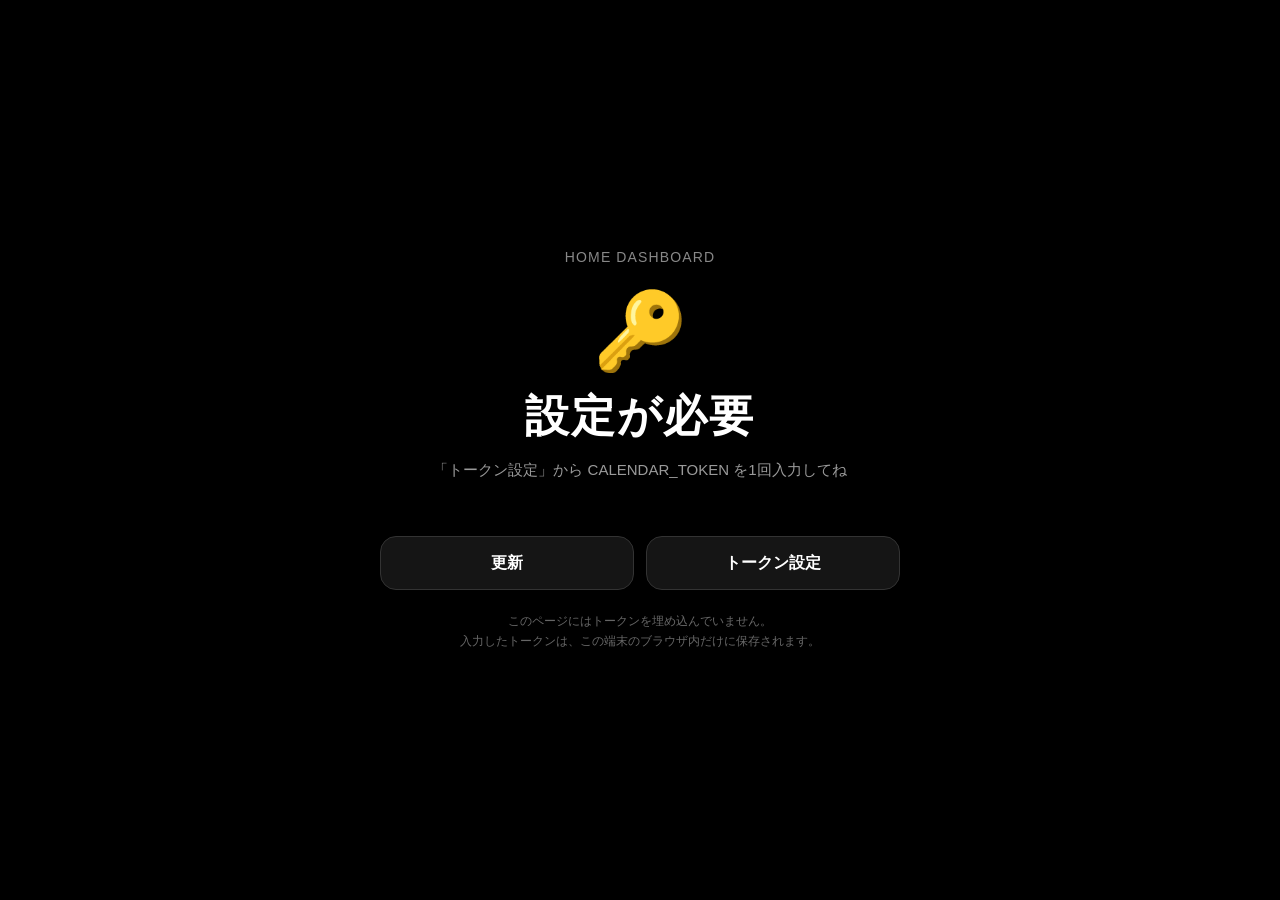
==== presence_status.html @ 66549eca "Add files via upload" ====
<!doctype html>
<html lang="ja">
<head>
<meta charset="utf-8">
<meta name="viewport" content="width=device-width,initial-scale=1,viewport-fit=cover">
<meta name="theme-color" content="#000000">
<title>在宅ステータス</title>
<style>
  *{box-sizing:border-box}
  html,body{margin:0;min-height:100%;background:#000;color:#fff;font-family:-apple-system,BlinkMacSystemFont,"Helvetica Neue",Arial,sans-serif}
  body{
    min-height:100vh;
    display:flex;
    align-items:center;
    justify-content:center;
    padding:24px;
  }
  .wrap{
    width:min(520px,100%);
    text-align:center;
  }
  .eyebrow{
    font-size:14px;
    color:#888;
    letter-spacing:.08em;
    margin-bottom:28px;
  }
  .icon{
    font-size:76px;
    line-height:1;
    margin-bottom:18px;
  }
  .state{
    font-size:44px;
    font-weight:800;
    letter-spacing:.04em;
    margin-bottom:12px;
  }
  .sub{
    color:#9a9a9a;
    font-size:15px;
    line-height:1.6;
    min-height:48px;
  }
  .buttons{
    display:grid;
    grid-template-columns:1fr 1fr;
    gap:12px;
    margin-top:30px;
  }
  button{
    appearance:none;
    border:1px solid #333;
    background:#151515;
    color:#fff;
    border-radius:16px;
    min-height:54px;
    font-size:16px;
    font-weight:700;
  }
  button:active{transform:scale(.98)}
  .full{grid-column:1/-1}
  .note{
    margin-top:22px;
    color:#666;
    font-size:12px;
    line-height:1.6;
  }
</style>
</head>
<body>
<main class="wrap">
  <div class="eyebrow">HOME DASHBOARD</div>
  <div id="icon" class="icon">…</div>
  <div id="state" class="state">確認中</div>
  <div id="sub" class="sub">Cloudflareから現在の状態を取得しています</div>

  <div class="buttons">
    <button id="refresh">更新</button>
    <button id="settings">トークン設定</button>
  </div>

  <div class="note">
    このページにはトークンを埋め込んでいません。<br>
    入力したトークンは、この端末のブラウザ内だけに保存されます。
  </div>
</main>

<script>
const PRESENCE_ENDPOINT =
  "https://home-dashboard-calendar.s6kyll15g.workers.dev/presence";

const $ = id => document.getElementById(id);

function getToken(){
  try{
    return localStorage.getItem("calendarToken") || "";
  }catch(_){
    return "";
  }
}

function saveToken(token){
  try{
    localStorage.setItem("calendarToken", token);
  }catch(_){}
}

function formatTime(d = new Date()){
  return new Intl.DateTimeFormat("ja-JP",{
    hour:"2-digit",
    minute:"2-digit",
    second:"2-digit",
    hour12:false
  }).format(d);
}

function setView(type, detail=""){
  if(type === "home"){
    $("icon").textContent = "🏠";
    $("state").textContent = "在宅";
    $("sub").textContent = `現在 home = true ／ 確認 ${formatTime()}`;
  }else if(type === "away"){
    $("icon").textContent = "🚶";
    $("state").textContent = "外出";
    $("sub").textContent = `現在 home = false ／ 確認 ${formatTime()}`;
  }else if(type === "token"){
    $("icon").textContent = "🔑";
    $("state").textContent = "設定が必要";
    $("sub").textContent = "「トークン設定」から CALENDAR_TOKEN を1回入力してね";
  }else{
    $("icon").textContent = "⚠️";
    $("state").textContent = "確認できません";
    $("sub").textContent = detail || "通信状態を確認して、もう一度「更新」を押してね";
  }
}

async function loadPresence(){
  const token = getToken();

  if(!token){
    setView("token");
    return;
  }

  $("icon").textContent = "…";
  $("state").textContent = "確認中";
  $("sub").textContent = "Cloudflareから現在の状態を取得しています";

  try{
    const controller = new AbortController();
    const timer = setTimeout(()=>controller.abort(),8000);

    const res = await fetch(PRESENCE_ENDPOINT,{
      method:"GET",
      cache:"no-store",
      headers:{
        Authorization:`Bearer ${token}`
      },
      signal:controller.signal
    });

    clearTimeout(timer);

    if(res.status === 401){
      setView("error","トークンが違う可能性があります。「トークン設定」を開いて確認してね");
      return;
    }

    if(!res.ok) throw new Error(`HTTP ${res.status}`);

    const data = await res.json();
    setView(data.home === true ? "home" : "away");

  }catch(e){
    setView("error","Cloudflareへ接続できませんでした。通信状態を確認して再更新してね");
  }
}

$("refresh").addEventListener("click",loadPresence);

$("settings").addEventListener("click",()=>{
  const current = getToken();
  const token = prompt("CALENDAR_TOKEN を入力", current);
  if(token === null) return;

  const trimmed = token.trim();
  if(!trimmed) return;

  saveToken(trimmed);
  loadPresence();
});

loadPresence();
</script>
</body>
</html>
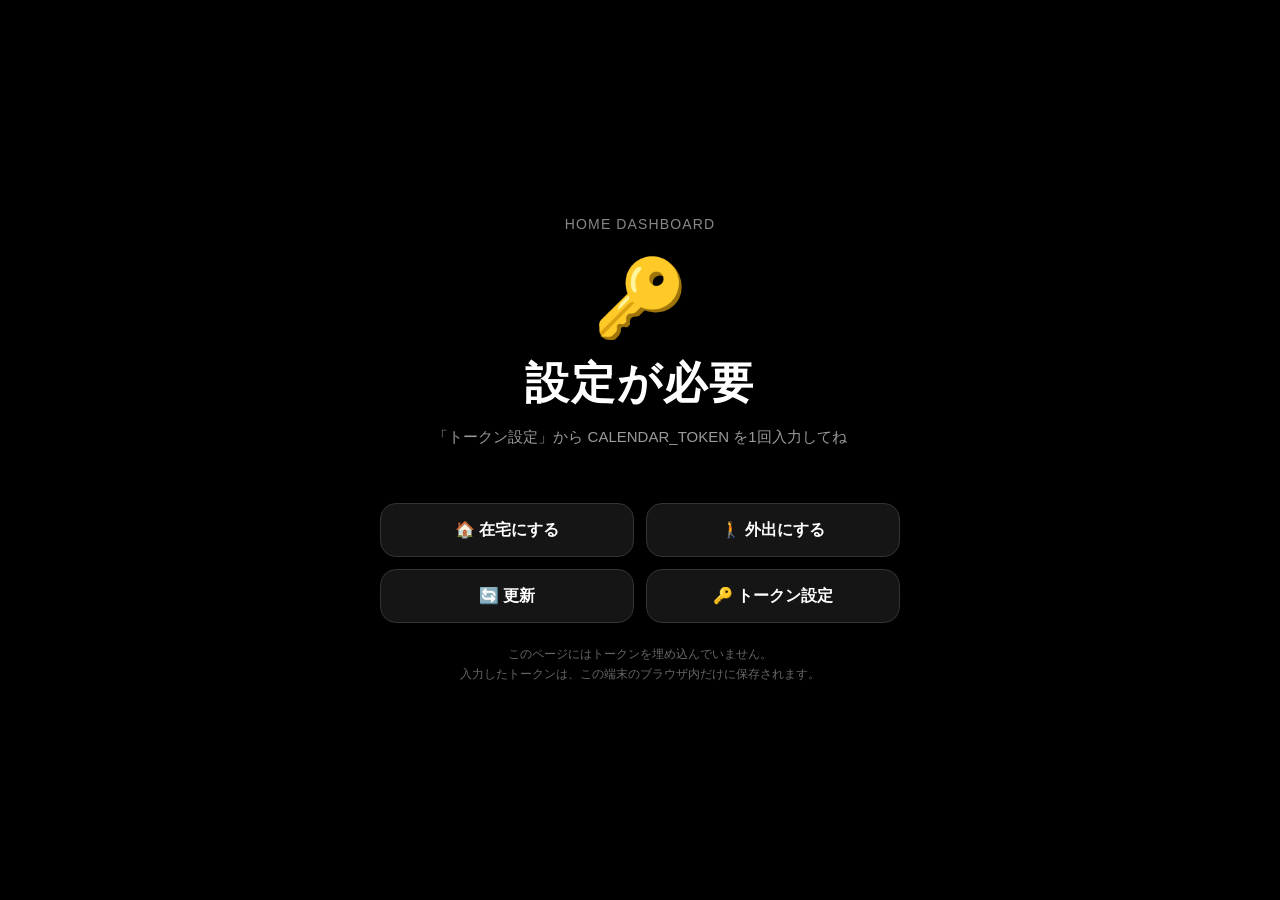
==== commit 4fa510fa: "Add files via upload" ====
--- a/presence_status.html
+++ b/presence_status.html
@@ -76,8 +76,10 @@
   <div id="sub" class="sub">Cloudflareから現在の状態を取得しています</div>
 
   <div class="buttons">
-    <button id="refresh">更新</button>
-    <button id="settings">トークン設定</button>
+    <button id="setHome">🏠 在宅にする</button>
+    <button id="setAway">🚶 外出にする</button>
+    <button id="refresh">🔄 更新</button>
+    <button id="settings">🔑 トークン設定</button>
   </div>
 
   <div class="note">
@@ -135,6 +137,56 @@
   }
 }
 
+
+async function setPresence(home){
+  const token = getToken();
+
+  if(!token){
+    setView("token");
+    return;
+  }
+
+  $("icon").textContent = "…";
+  $("state").textContent = home ? "在宅へ変更中" : "外出へ変更中";
+  $("sub").textContent = "Cloudflareへ状態を送信しています";
+
+  try{
+    const controller = new AbortController();
+    const timer = setTimeout(()=>controller.abort(),8000);
+
+    const res = await fetch(PRESENCE_ENDPOINT,{
+      method:"POST",
+      cache:"no-store",
+      headers:{
+        Authorization:`Bearer ${token}`,
+        "Content-Type":"application/json"
+      },
+      body:JSON.stringify({home}),
+      signal:controller.signal
+    });
+
+    clearTimeout(timer);
+
+    if(res.status === 401){
+      setView("error","トークンが違う可能性があります。「トークン設定」を開いて確認してね");
+      return;
+    }
+
+    if(!res.ok) throw new Error(`HTTP ${res.status}`);
+
+    const data = await res.json();
+
+    if(data.ok !== true){
+      throw new Error("presence update failed");
+    }
+
+    setView(data.home === true ? "home" : "away");
+
+  }catch(e){
+    setView("error","状態を変更できませんでした。通信状態を確認して再度試してね");
+  }
+}
+
 async function loadPresence(){
   const token = getToken();
 
@@ -177,6 +229,8 @@
   }
 }
 
+$("setHome").addEventListener("click",()=>setPresence(true));
+$("setAway").addEventListener("click",()=>setPresence(false));
 $("refresh").addEventListener("click",loadPresence);
 
 $("settings").addEventListener("click",()=>{
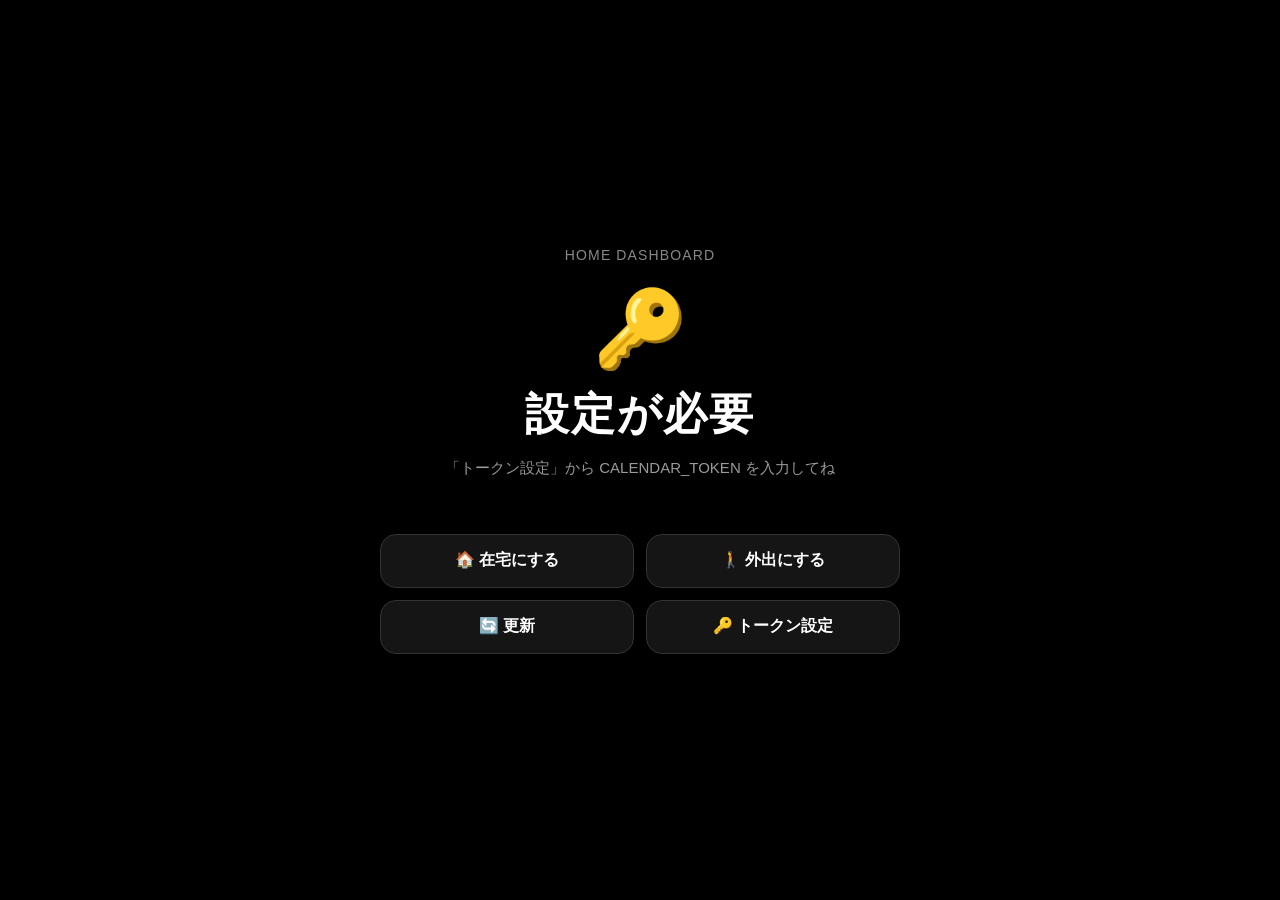
==== commit 76628e5e: "Add files via upload" ====
--- a/presence_status.html
+++ b/presence_status.html
@@ -60,12 +60,6 @@
   }
   button:active{transform:scale(.98)}
   .full{grid-column:1/-1}
-  .note{
-    margin-top:22px;
-    color:#666;
-    font-size:12px;
-    line-height:1.6;
-  }
 </style>
 </head>
 <body>
@@ -82,10 +76,6 @@
     <button id="settings">🔑 トークン設定</button>
   </div>
 
-  <div class="note">
-    このページにはトークンを埋め込んでいません。<br>
-    入力したトークンは、この端末のブラウザ内だけに保存されます。
-  </div>
 </main>
 
 <script>
@@ -117,19 +107,36 @@
   }).format(d);
 }
 
-function setView(type, detail=""){
+function formatUpdatedAt(iso){
+  if(!iso) return "未記録";
+  const d = new Date(iso);
+  return new Intl.DateTimeFormat("ja-JP",{
+    month:"numeric",
+    day:"numeric",
+    hour:"2-digit",
+    minute:"2-digit",
+    hour12:false,
+    timeZone:"Asia/Tokyo"
+  }).format(d);
+}
+
+function setView(type, detail="", updatedAt=null){
   if(type === "home"){
     $("icon").textContent = "🏠";
     $("state").textContent = "在宅";
-    $("sub").textContent = `現在 home = true ／ 確認 ${formatTime()}`;
+    $("sub").innerHTML =
+      `最終切替：${formatUpdatedAt(updatedAt)}<br>` +
+      `<span style="font-size:13px;color:#666">最終確認：${formatTime()}</span>`;
   }else if(type === "away"){
     $("icon").textContent = "🚶";
     $("state").textContent = "外出";
-    $("sub").textContent = `現在 home = false ／ 確認 ${formatTime()}`;
+    $("sub").innerHTML =
+      `最終切替：${formatUpdatedAt(updatedAt)}<br>` +
+      `<span style="font-size:13px;color:#666">最終確認：${formatTime()}</span>`;
   }else if(type === "token"){
     $("icon").textContent = "🔑";
     $("state").textContent = "設定が必要";
-    $("sub").textContent = "「トークン設定」から CALENDAR_TOKEN を1回入力してね";
+    $("sub").textContent = "「トークン設定」から CALENDAR_TOKEN を入力してね";
   }else{
     $("icon").textContent = "⚠️";
     $("state").textContent = "確認できません";
@@ -180,7 +187,7 @@
       throw new Error("presence update failed");
     }
 
-    setView(data.home === true ? "home" : "away");
+    setView(data.home === true ? "home" : "away", "", data.updatedAt || null);
 
   }catch(e){
     setView("error","状態を変更できませんでした。通信状態を確認して再度試してね");
@@ -222,7 +229,7 @@
     if(!res.ok) throw new Error(`HTTP ${res.status}`);
 
     const data = await res.json();
-    setView(data.home === true ? "home" : "away");
+    setView(data.home === true ? "home" : "away", "", data.updatedAt || null);
 
   }catch(e){
     setView("error","Cloudflareへ接続できませんでした。通信状態を確認して再更新してね");
